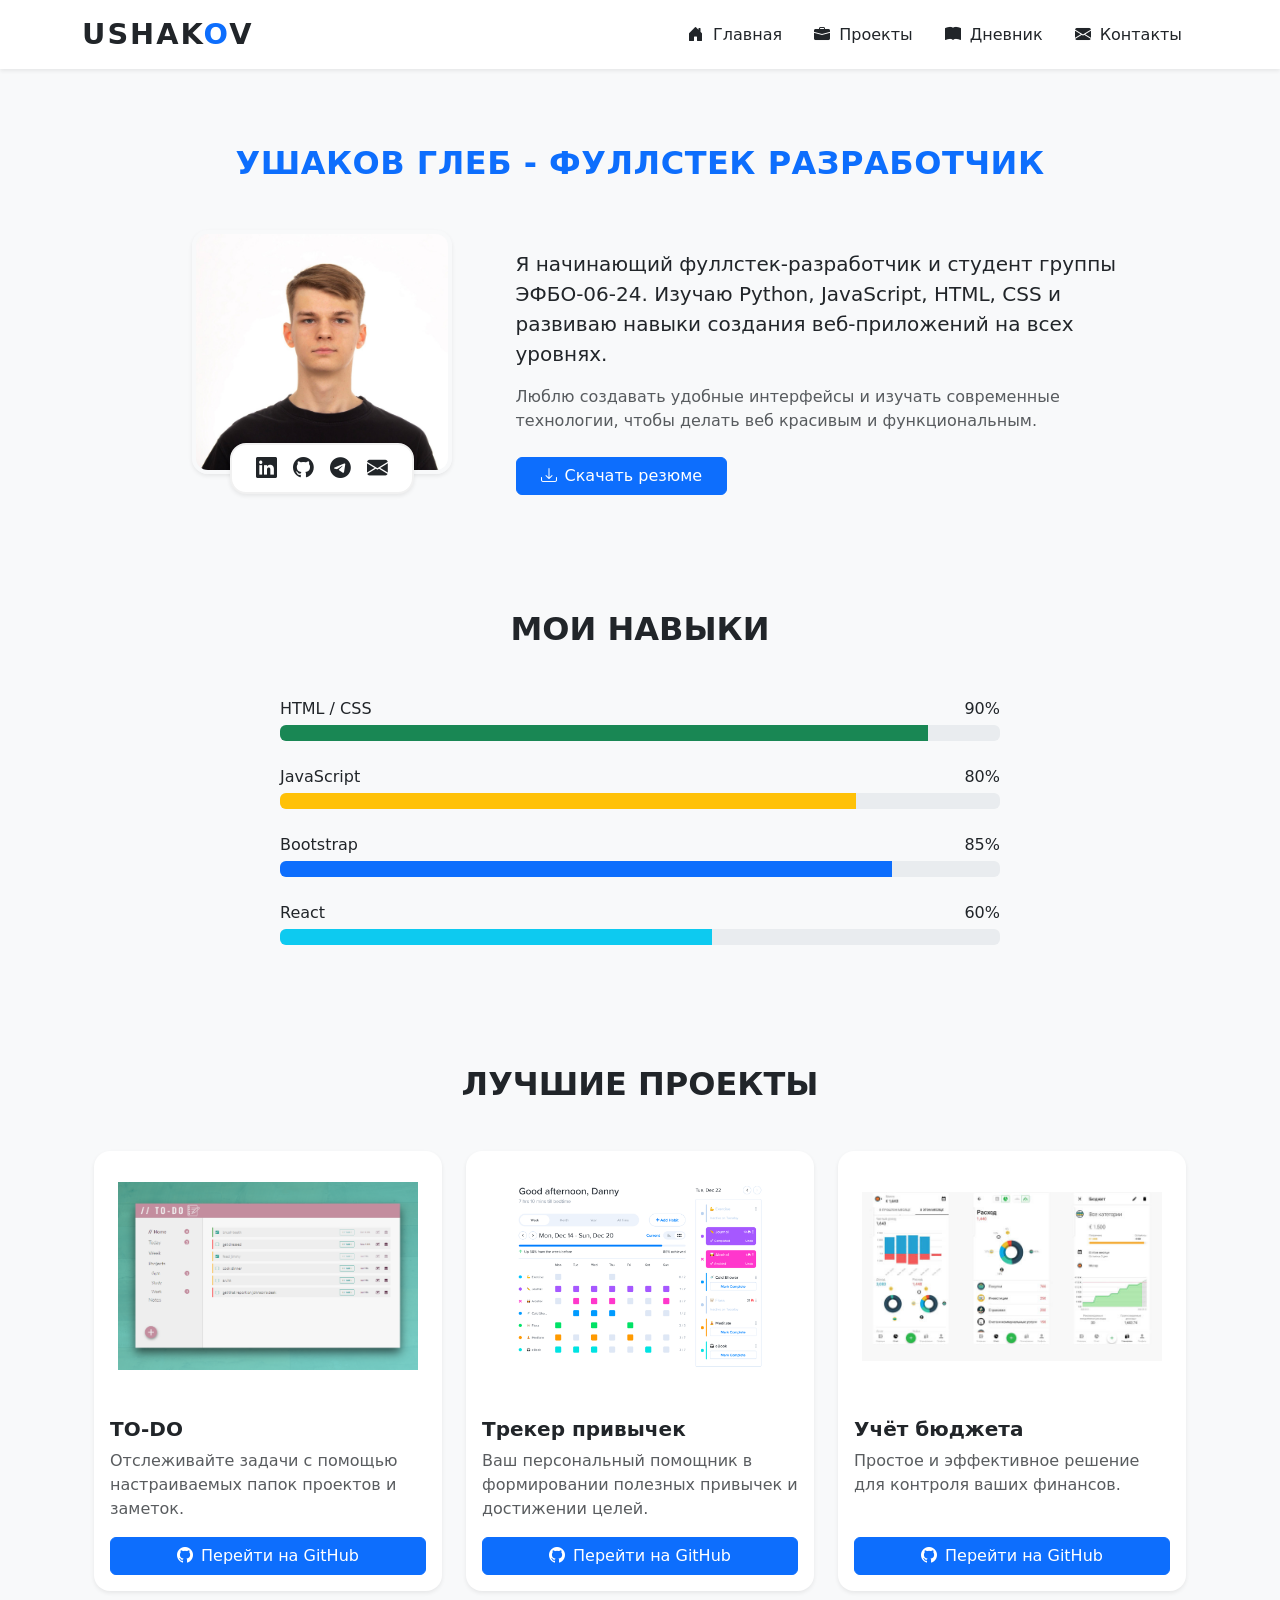
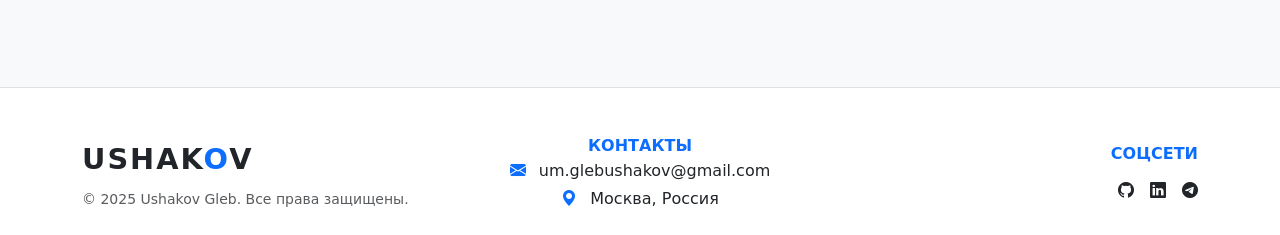
==== index.html @ 39bf62a6 "feat: Реализован блок 'Проекты'" ====
<!doctype html>
<html lang="ru">
  <head>
    <!-- Required meta tags -->
    <meta charset="utf-8">
    <meta name="viewport" content="width=device-width, initial-scale=1, shrink-to-fit=no">
    <title>Ushakov</title>

    <!-- Bootstrap 5 -->
    <link href="https://cdn.jsdelivr.net/npm/bootstrap@5.3.3/dist/css/bootstrap.min.css" rel="stylesheet">

    <link rel="stylesheet" href="https://cdn.jsdelivr.net/npm/bootstrap-icons@1.11.3/font/bootstrap-icons.css">

    <!-- Стили -->
    <link rel="stylesheet" href="./styles/styles.css">  
  </head>

  <body class="bg-light">
    <div id="root">

        <!-- Навбар -->
        <nav class="navbar navbar-expand-lg navbar-light bg-white shadow-sm fixed-top">
            <div class="container">
              <!-- Логотип -->
              <a class="navbar-brand fw-bold brand-large" href="#"><span class="text-dark">USHAK<span class="text-primary">O</span>V</span></a>
          
              <!-- Бургер меню -->
              <button class="navbar-toggler" type="button" data-bs-toggle="collapse" data-bs-target="#navbarNav"
                aria-controls="navbarNav" aria-expanded="false" aria-label="Переключить навигацию">
                <span class="navbar-toggler-icon"></span>
              </button>
          
              <!-- Навигационные ссылки -->
              <div class="collapse navbar-collapse justify-content-end" id="navbarNav">
                <ul class="navbar-nav">
                    <li class="nav-item mx-2">
                      <a class="nav-link text-dark" href="#">
                        <i class="bi bi-house-door-fill me-1"></i> Главная
                      </a>
                    </li>
                    <li class="nav-item mx-2">
                      <a class="nav-link text-dark" href="./pages/projects.html">
                        <i class="bi bi-briefcase-fill me-1"></i> Проекты
                      </a>
                    </li>
                    <li class="nav-item mx-2">
                      <a class="nav-link text-dark" href="#">
                        <i class="bi bi-book-fill me-1"></i> Дневник
                      </a>
                    </li>
                    <li class="nav-item mx-2">
                      <a class="nav-link text-dark" href="#">
                        <i class="bi bi-envelope-fill me-1"></i> Контакты
                      </a>
                    </li>
                  </ul>
              </div>
            </div>
          </nav>
          
          <!-- Контент -->
          <main class="container mt-5 pt-5">
            <!-- Секция: Обо мне -->
            <section class="about-section py-5">
                <div class="container">
                    <div class="row align-items-center justify-content-center">
                        <h2 class="fw-bold text-uppercase text-center mb-5 title">
                            Ушаков Глеб - Фуллстек разработчик
                        </h2>

                        <div class="row align-items-center justify-content-center">
                            <!-- Фото автора -->
                            <div class="col-md-4 text-center mb-4 mb-md-0">
                              <div class="photo-wrapper position-relative d-inline-block">
                                <img src="./images/avatar.jpg" alt="Ушаков Глеб - Фуллстек разработчик" class="img-fluid rounded-4 shadow-sm" width="260" loading="lazy">
                      
                                <!-- Соцсети автора -->
                                <div class="social-icons position-absolute start-50 translate-middle-x">
                                  <div class="social-bg d-inline-flex justify-content-center align-items-center gap-3 px-4 py-2 rounded-4 shadow-sm">
                                    <a href="#" class="text-dark"><i class="bi bi-linkedin"></i></a>
                                    <a href="#" class="text-dark"><i class="bi bi-github"></i></a>
                                    <a href="#" class="text-dark"><i class="bi bi-telegram"></i></a>
                                    <a href="#" class="text-dark"><i class="bi bi-envelope-fill"></i></a>
                                  </div>
                                </div>
                              </div>
                            </div>
                      
                            <!-- Про автора -->
                            <div class="col-md-7 text-md-start text-center">
                                <p class="lead mb-3">
                                    Я начинающий фуллстек-разработчик и студент группы <strong>ЭФБО-06-24</strong>.
                                    Изучаю <strong>Python, JavaScript, HTML, CSS</strong> и развиваю навыки создания веб-приложений на всех уровнях.
                                </p>
                                <p class="text-muted mb-4">
                                    Люблю создавать удобные интерфейсы и изучать современные технологии,
                                    чтобы делать веб красивым и функциональным.
                                </p>
                                <a href="#" class="btn btn-primary px-4">
                                    <i class="bi bi-download me-2"></i>Скачать резюме
                                </a>
                            </div>
                    </div>
                </div>
            </section>
            
            <!-- Секция: Мои навыки -->
            <section class="skills-section py-5">
                <div class="container">
                    <h2 class="fw-bold text-uppercase text-center mb-5">Мои навыки</h2>

                    <!-- Прогрессбары -->
                    <div class="row align-items-center justify-content-center">
                        <div class="col-md-8">
                            <div class="mb-4">
                                <p class="mb-1">HTML / CSS <span class="float-end">90%</span></p>
                                <div class="progress" role="progressbar" aria-valuenow="100" aria-valuemin="0" aria-valuemax="100">
                                    <div class="progress-bar bg-success" style="width: 90%"></div>
                                </div>
                            </div>

                            <div class="mb-4">
                                <p class="mb-1">JavaScript <span class="float-end">80%</span></p>
                                <div class="progress" role="progressbar" aria-valuenow="100" aria-valuemin="0" aria-valuemax="100">
                                    <div class="progress-bar bg-warning" style="width: 80%"></div>
                                </div>
                            </div>

                            <div class="mb-4">
                                <p class="mb-1">Bootstrap <span class="float-end">85%</span></p>
                                <div class="progress" role="progressbar" aria-valuenow="100" aria-valuemin="0" aria-valuemax="100">
                                    <div class="progress-bar bg-primary" style="width: 85%"></div>
                                </div>
                            </div>

                            <div class="mb-4">
                                <p class="mb-1">React <span class="float-end">60%</span></p>
                                <div class="progress" role="progressbar" aria-valuenow="100" aria-valuemin="0" aria-valuemax="100">
                                    <div class="progress-bar bg-info" style="width: 60%"></div>
                                </div>
                            </div>
                            
                            
                        </div>


                    </div>
                </div>
            </section>

            <!-- Секция: Лучшие проекты -->
            <section class="projects-section py-5">
                <div class="container">
                    <h2 class="fw-bold text-uppercase text-center mb-5">Лучшие проекты</h2>
                    
                    <!-- Карточки проектов -->
                    <div class="row g-4 justify-content-center">

                        <!-- Карточка 1 -->
                        <div class="col-md-4">
                            <div class="card shadow-sm border-0 h-100 rounded-4">
                              <img src="./images/todo.png" class="card-img-top p-4" alt="To-DO">
                              <div class="card-body d-flex flex-column">
                                <div class="d-flex justify-content-between align-items-center mb-2">
                                    <h5 class="card-title fw-bold text-dark mb-0">TO-DO</h5>
                                </div>
                                <p class="card-text text-muted mb-3">
                                    Отслеживайте задачи с помощью настраиваемых папок проектов и заметок.
                                </p>
                                <a href="#" class="btn btn-primary mt-auto w-100"><i class="bi bi-github me-2"></i>Перейти на GitHub</a>
                              </div>
                            </div>
                        </div>

                        <!-- Карточка 2 -->
                        <div class="col-md-4">
                            <div class="card shadow-sm border-0 h-100 rounded-4">
                              <img src="./images/habbit-tracker.png" class="card-img-top p-4" alt="Трекер привычек">
                              <div class="card-body d-flex flex-column">
                                <div class="d-flex justify-content-between align-items-center mb-2">
                                    <h5 class="card-title fw-bold text-dark mb-0">Трекер привычек</h5>
                                </div>
                                <p class="card-text text-muted mb-3">
                                    Ваш персональный помощник в формировании полезных привычек и достижении целей.
                                </p>
                                <a href="#" class="btn btn-primary mt-auto w-100"><i class="bi bi-github me-2"></i>Перейти на GitHub</a>
                              </div>
                            </div>
                        </div>

                        <!-- Карточка 3 -->
                        <div class="col-md-4">
                            <div class="card shadow-sm border-0 h-100 rounded-4">
                              <img src="./images/budget-accounting.png" class="card-img-top p-4" alt="Учёт бюджета">
                              <div class="card-body d-flex flex-column">
                                <div class="d-flex justify-content-between align-items-center mb-2">
                                    <h5 class="card-title fw-bold text-dark mb-0">Учёт бюджета</h5>
                                </div>
                                <p class="card-text text-muted mb-3">
                                    Простое и эффективное решение для контроля ваших финансов.
                                </p>
                                <a href="#" class="btn btn-primary mt-auto w-100"><i class="bi bi-github me-2"></i>Перейти на GitHub</a>
                              </div>
                            </div>
                        </div>

                    </div>
                </div>
            </section>

        </main>

        <!-- Подвал -->
        <footer class="footer-section bg-white border-top mt-5 pt-5 pb-4">
            <div class="container">
            <div class="row gy-4 align-items-center">
        
                <!-- Логотип -->
                <div class="col-md-4 text-md-start text-center">
                <a href="#" class="navbar-brand fw-bold brand-large text-dark">
                    USHAK<span class="text-primary">O</span>V
                </a>
                <p class="text-muted small mb-0 mt-2">
                    © 2025 Ushakov Gleb. Все права защищены.
                </p>
                </div>
        
                <!-- Контакты -->
                <div class="col-md-4 text-center">
                <h6 class="fw-bold text-uppercase text-primary mb-1">Контакты</h6>
                <ul class="list-unstyled mb-0">
                    <li class="mb-1">
                    <i class="bi bi-envelope-fill me-2 text-primary"></i>
                    <a href="mailto:ushakov.gleb@example.com" class="text-decoration-none text-dark">
                        um.glebushakov@gmail.com
                    </a>
                    </li>
                    <li>
                    <i class="bi bi-geo-alt-fill me-2 text-primary"></i>
                    Москва, Россия
                    </li>
                </ul>
                </div>
        
                <!-- Cоциальные ссылки -->
                <div class="col-md-4 text-md-end text-center">
                <h6 class="fw-bold text-uppercase text-primary mb-3">Соцсети</h6>
                <div class="d-inline-flex gap-3">
                    <a href="#" class="text-dark social-link"><i class="bi bi-github"></i></a>
                    <a href="#" class="text-dark social-link"><i class="bi bi-linkedin"></i></a>
                    <a href="#" class="text-dark social-link"><i class="bi bi-telegram"></i></a>
                </div>
                </div>
        
            </div>
            </div>
        </footer>
  
        
    </div>

    <!-- Bootstrap JS -->
    <script src="https://cdn.jsdelivr.net/npm/bootstrap@5.3.3/dist/js/bootstrap.bundle.min.js"></script>

    <!-- JS -->
    <script src="./scripts/script.js"></script>
</body>
</html>
---- styles/styles.css ----
:root {
    --light-grey: #FBFBFB;
    --link-color: #5B5E80;  
    --link-hover-after: #5A33E1;
  }  

  body{
    font-weight: 500;
  }

  .navbar-brand {
    color: #000;
    font-weight: 800;
    letter-spacing: 1px;
  }
  
  .brand-large {
    font-size: 1.8rem; 
    letter-spacing: 2px;
  }

  .nav-link {
    position: relative;
    color: #444;
    font-weight: 500;
    transition: color 0.3s ease;
  }
  
  .nav-link::after {
    content: "";
    position: absolute;
    left: 0;
    bottom: 0;
    width: 0%;
    height: 2px;
    background-color: var(--link-hover-after); 
    transition: width 0.3s ease;
  }
  
  .nav-link:hover {
    color: var(--link-hover-after);
  }
  
  .nav-link:hover::after {
    width: 100%;
  }

  .about-section {
    max-width: 1200px;
  }
  
  .title {
    color: #0d6efd;
    letter-spacing: 0.5px;
  }
  
  .photo-wrapper {
    position: relative;
  }
  
  .photo-wrapper img {
    border: 4px solid #f8f9fa;
  }
  
  .social-icons {
    bottom: -20px; 
  }
  
  .social-bg {
    background-color: white;
    border: 2px solid #f1f1f1;
  }
  
  .social-bg a {
    font-size: 1.3rem;
    transition: color 0.2s ease, transform 0.2s ease;
  }
  
  .social-bg a:hover {
    color: #0d6efd;
    transform: translateY(-3px);
  }
  
  .photo-wrapper {
    margin-bottom: 40px;
  }

  .projects-section .card {
    transition: transform 0.3s ease, box-shadow 0.3s ease;
  }
  
  .projects-section .card:hover {
    transform: translateY(-3px);
    box-shadow: 0 8px 20px rgba(0, 0, 0, 0.1);
  }
  
  .projects-section .card img {
    height: 250px;
    object-fit: contain;
  }

  
 .card-body .d-flex {
    flex-wrap: wrap; 
  }
  
  
  .status-badge {
    display: inline-flex;
    align-items: center;
    font-size: 0.8rem;
    font-weight: 500;
    border-radius: 50px;
    padding: 0.25rem 0.75rem;
    border: 1px solid transparent;
    white-space: nowrap;
    margin-top: 4px; 
  }
  
  .status-badge i {
    font-size: 0.9rem;
    margin-right: 4px;
  }

  .tech-badge {
    border: 1.5px solid #dee2e6;
    border-radius: 20px;
    padding: 4px 10px;
    font-size: 0.85rem;
    font-weight: 500;
    color: #555;
    background-color: #fff;
    transition: all 0.2s ease;
  }
  
  .btn-more {
    flex: 1 1 auto;           
    max-width: 85%;           
    min-width: 70%;           
    font-weight: 500;
    white-space: nowrap;   
  }
  
  .btn-github {
    flex: 0 0 45px;          
    height: 40px;
    flex-shrink: 0;
    transition: all 0.2s ease;
    white-space: nowrap;     
  }
  
  .card-body .d-flex {
    flex-wrap: nowrap !important;  
  }
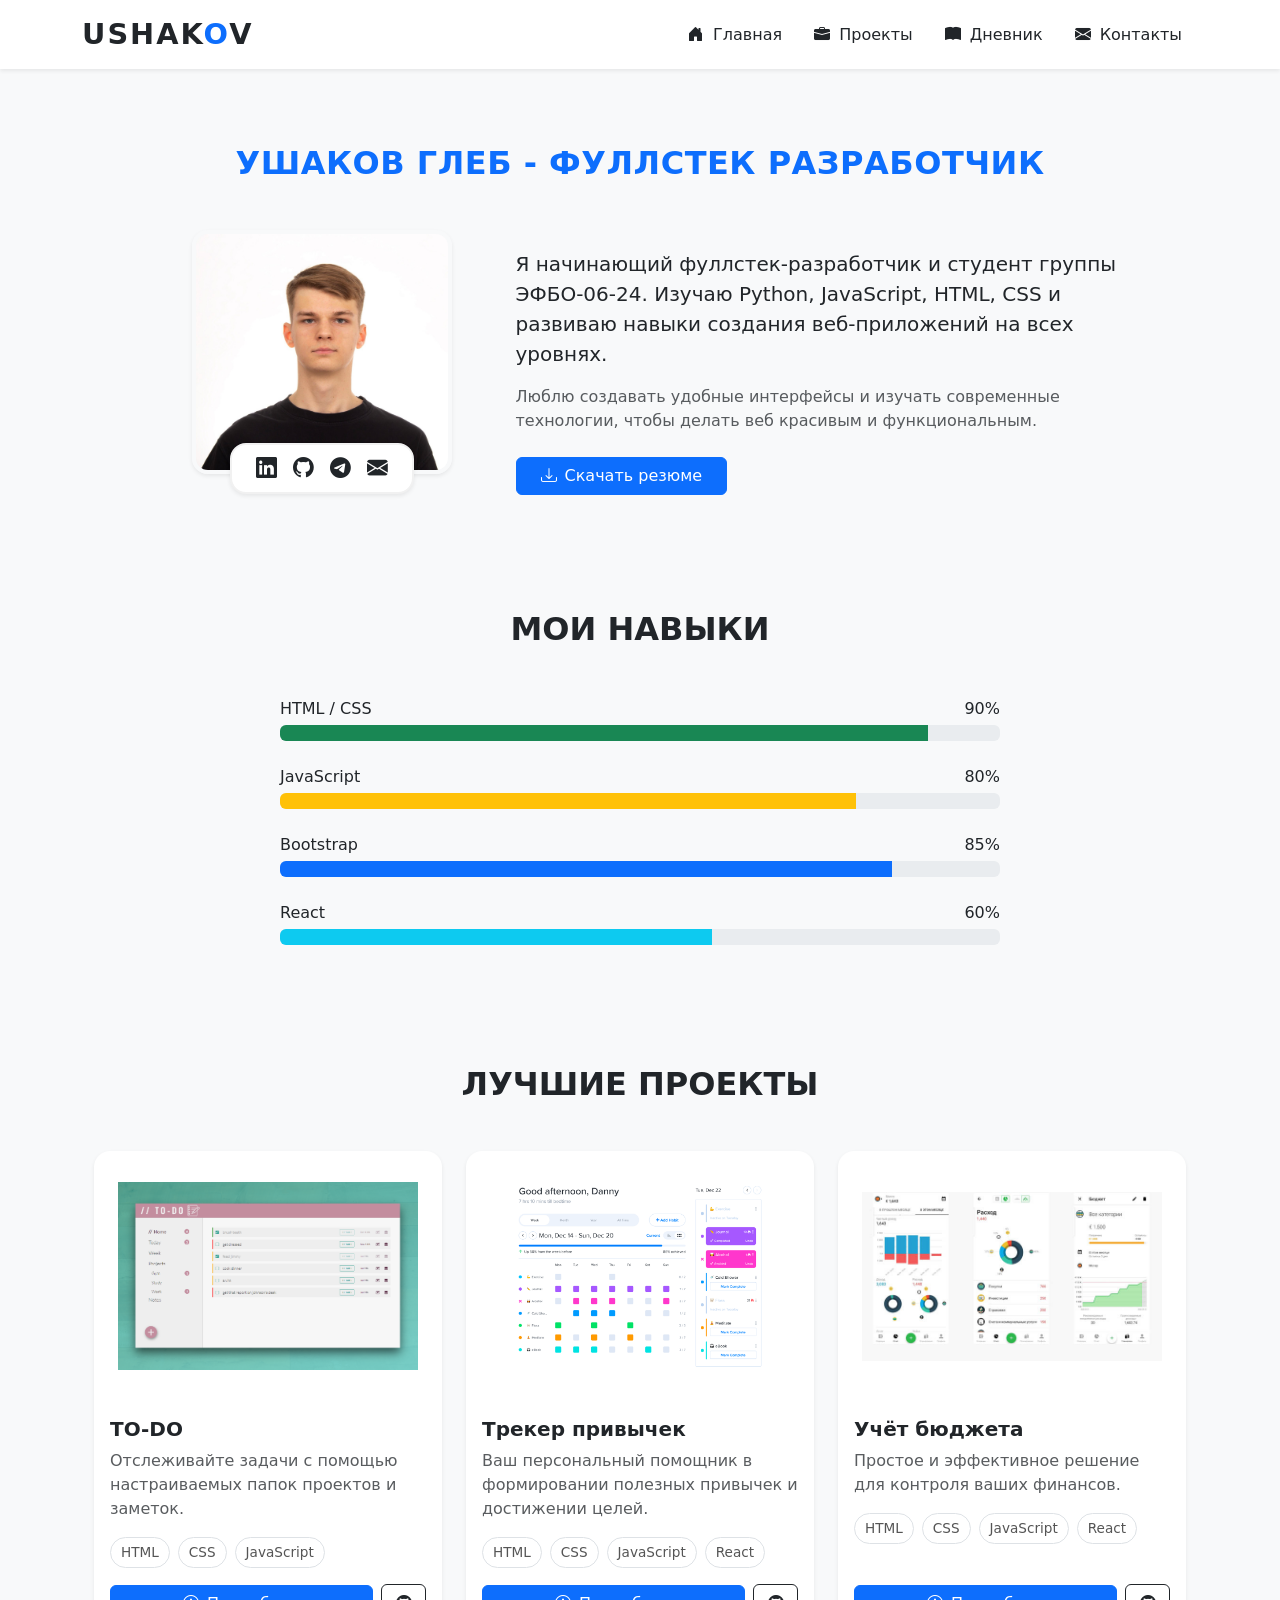
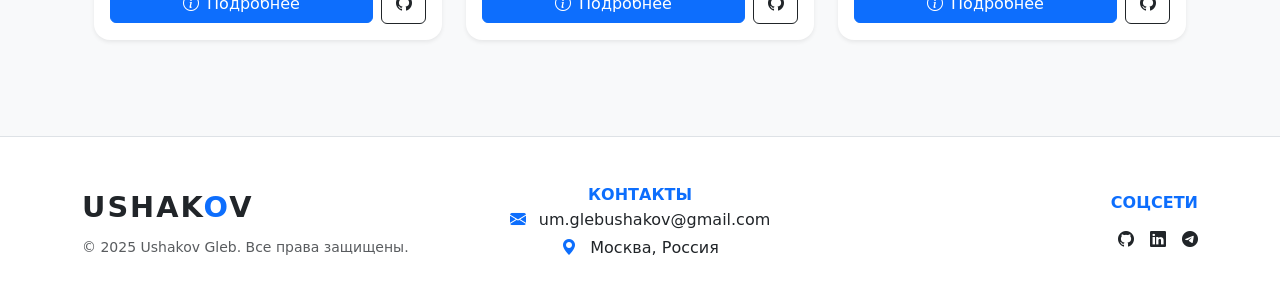
==== commit f7d92b7a: "refactor: Обновлены карточки проектов. Добавлены технологии каждого проекта и кнопка подробнее откры" ====
--- a/index.html
+++ b/index.html
@@ -157,52 +157,105 @@
                     <div class="row g-4 justify-content-center">
 
                         <!-- Карточка 1 -->
-                        <div class="col-md-4">
-                            <div class="card shadow-sm border-0 h-100 rounded-4">
-                              <img src="./images/todo.png" class="card-img-top p-4" alt="To-DO">
-                              <div class="card-body d-flex flex-column">
-                                <div class="d-flex justify-content-between align-items-center mb-2">
-                                    <h5 class="card-title fw-bold text-dark mb-0">TO-DO</h5>
-                                </div>
-                                <p class="card-text text-muted mb-3">
-                                    Отслеживайте задачи с помощью настраиваемых папок проектов и заметок.
-                                </p>
-                                <a href="#" class="btn btn-primary mt-auto w-100"><i class="bi bi-github me-2"></i>Перейти на GitHub</a>
-                              </div>
-                            </div>
+                    <div class="col-md-4">
+                      <div class="card shadow-sm border-0 h-100 rounded-4">
+                        <img src="./images/todo.png" class="card-img-top p-4" alt="To-DO">
+                        <!-- Описание -->
+                        <div class="card-body d-flex flex-column">
+                          <div class="d-flex justify-content-between align-items-center mb-2">
+                              <h5 class="card-title fw-bold text-dark mb-0">TO-DO</h5>
+                          </div>
+                          <p class="card-text text-muted mb-3">
+                              Отслеживайте задачи с помощью настраиваемых папок проектов и заметок.
+                          </p>
+
+                          <!-- Технологии проекта -->
+                          <div class="tech-stack d-flex flex-wrap gap-2 mb-3">
+                              <span class="tech-badge">HTML</span>
+                              <span class="tech-badge">CSS</span>
+                              <span class="tech-badge">JavaScript</span>
+                          </div>
+
+                          <!-- Кнопки карточки -->
+                          <div class="d-flex align-items-center justify-content-between mt-auto">
+                          <a href="#" class="btn btn-primary flex-grow-1 me-2 btn-more">
+                              <i class="bi bi-info-circle me-2"></i>Подробнее
+                          </a>
+                          <a href="#" class="btn btn-outline-dark btn-github d-flex align-items-center justify-content-center">
+                              <i class="bi bi-github"></i>
+                          </a>
+                          </div>
                         </div>
-
-                        <!-- Карточка 2 -->
-                        <div class="col-md-4">
-                            <div class="card shadow-sm border-0 h-100 rounded-4">
-                              <img src="./images/habbit-tracker.png" class="card-img-top p-4" alt="Трекер привычек">
-                              <div class="card-body d-flex flex-column">
-                                <div class="d-flex justify-content-between align-items-center mb-2">
-                                    <h5 class="card-title fw-bold text-dark mb-0">Трекер привычек</h5>
-                                </div>
-                                <p class="card-text text-muted mb-3">
-                                    Ваш персональный помощник в формировании полезных привычек и достижении целей.
-                                </p>
-                                <a href="#" class="btn btn-primary mt-auto w-100"><i class="bi bi-github me-2"></i>Перейти на GitHub</a>
-                              </div>
-                            </div>
+                      </div>
+                  </div>
+
+                  <!-- Карточка 2 -->
+                  <div class="col-md-4">
+                      <div class="card shadow-sm border-0 h-100 rounded-4">
+                        <img src="./images/habbit-tracker.png" class="card-img-top p-4" alt="Трекер привычек">
+                        <!-- Описание -->
+                        <div class="card-body d-flex flex-column">
+                          <div class="d-flex justify-content-between align-items-center mb-2">
+                              <h5 class="card-title fw-bold text-dark mb-0">Трекер привычек</h5>
+                          </div>
+                          <p class="card-text text-muted mb-3">
+                              Ваш персональный помощник в формировании полезных привычек и достижении целей.
+                          </p>
+
+                          <!-- Технологии проекта -->
+                          <div class="tech-stack d-flex flex-wrap gap-2 mb-3">
+                              <span class="tech-badge">HTML</span>
+                              <span class="tech-badge">CSS</span>
+                              <span class="tech-badge">JavaScript</span>
+                              <span class="tech-badge">React</span>
+                          </div>
+
+                          <!-- Кнопки карточки -->
+                          <div class="d-flex align-items-center justify-content-between mt-auto">
+                          <a href="#" class="btn btn-primary flex-grow-1 me-2 btn-more">
+                              <i class="bi bi-info-circle me-2"></i>Подробнее
+                          </a>
+                          <a href="#" class="btn btn-outline-dark btn-github d-flex align-items-center justify-content-center">
+                              <i class="bi bi-github"></i>
+                          </a>
+                          </div>
                         </div>
-
-                        <!-- Карточка 3 -->
-                        <div class="col-md-4">
-                            <div class="card shadow-sm border-0 h-100 rounded-4">
-                              <img src="./images/budget-accounting.png" class="card-img-top p-4" alt="Учёт бюджета">
-                              <div class="card-body d-flex flex-column">
-                                <div class="d-flex justify-content-between align-items-center mb-2">
-                                    <h5 class="card-title fw-bold text-dark mb-0">Учёт бюджета</h5>
-                                </div>
-                                <p class="card-text text-muted mb-3">
-                                    Простое и эффективное решение для контроля ваших финансов.
-                                </p>
-                                <a href="#" class="btn btn-primary mt-auto w-100"><i class="bi bi-github me-2"></i>Перейти на GitHub</a>
-                              </div>
-                            </div>
+                      </div>
+                  </div>
+
+                  <!-- Карточка 3 -->
+                  <div class="col-md-4">
+                      <div class="card shadow-sm border-0 h-100 rounded-4">
+                        <img src="./images/budget-accounting.png" class="card-img-top p-4" alt="Учёт бюджета">
+                        <!-- Описание -->
+                        <div class="card-body d-flex flex-column">
+                          <div class="d-flex justify-content-between align-items-center mb-2">
+                              <h5 class="card-title fw-bold text-dark mb-0">Учёт бюджета</h5>
+                          </div>
+                          <p class="card-text text-muted mb-3">
+                              Простое и эффективное решение для контроля ваших финансов.
+                          </p>
+
+                          <!-- Технологии проекта -->
+                          <div class="tech-stack d-flex flex-wrap gap-2 mb-3">
+                              <span class="tech-badge">HTML</span>
+                              <span class="tech-badge">CSS</span>
+                              <span class="tech-badge">JavaScript</span>
+                              <span class="tech-badge">React</span>
+                          </div>
+
+                          <!-- Кнопки карточки -->
+                          <div class="d-flex align-items-center justify-content-between mt-auto">
+                          <a href="#" class="btn btn-primary flex-grow-1 me-2 btn-more">
+                              <i class="bi bi-info-circle me-2"></i>Подробнее
+                          </a>
+                          <a href="#" class="btn btn-outline-dark btn-github d-flex align-items-center justify-content-center">
+                              <i class="bi bi-github"></i>
+                          </a>
+                          </div>
                         </div>
+                      </div>
+                  </div>
 
                     </div>
                 </div>
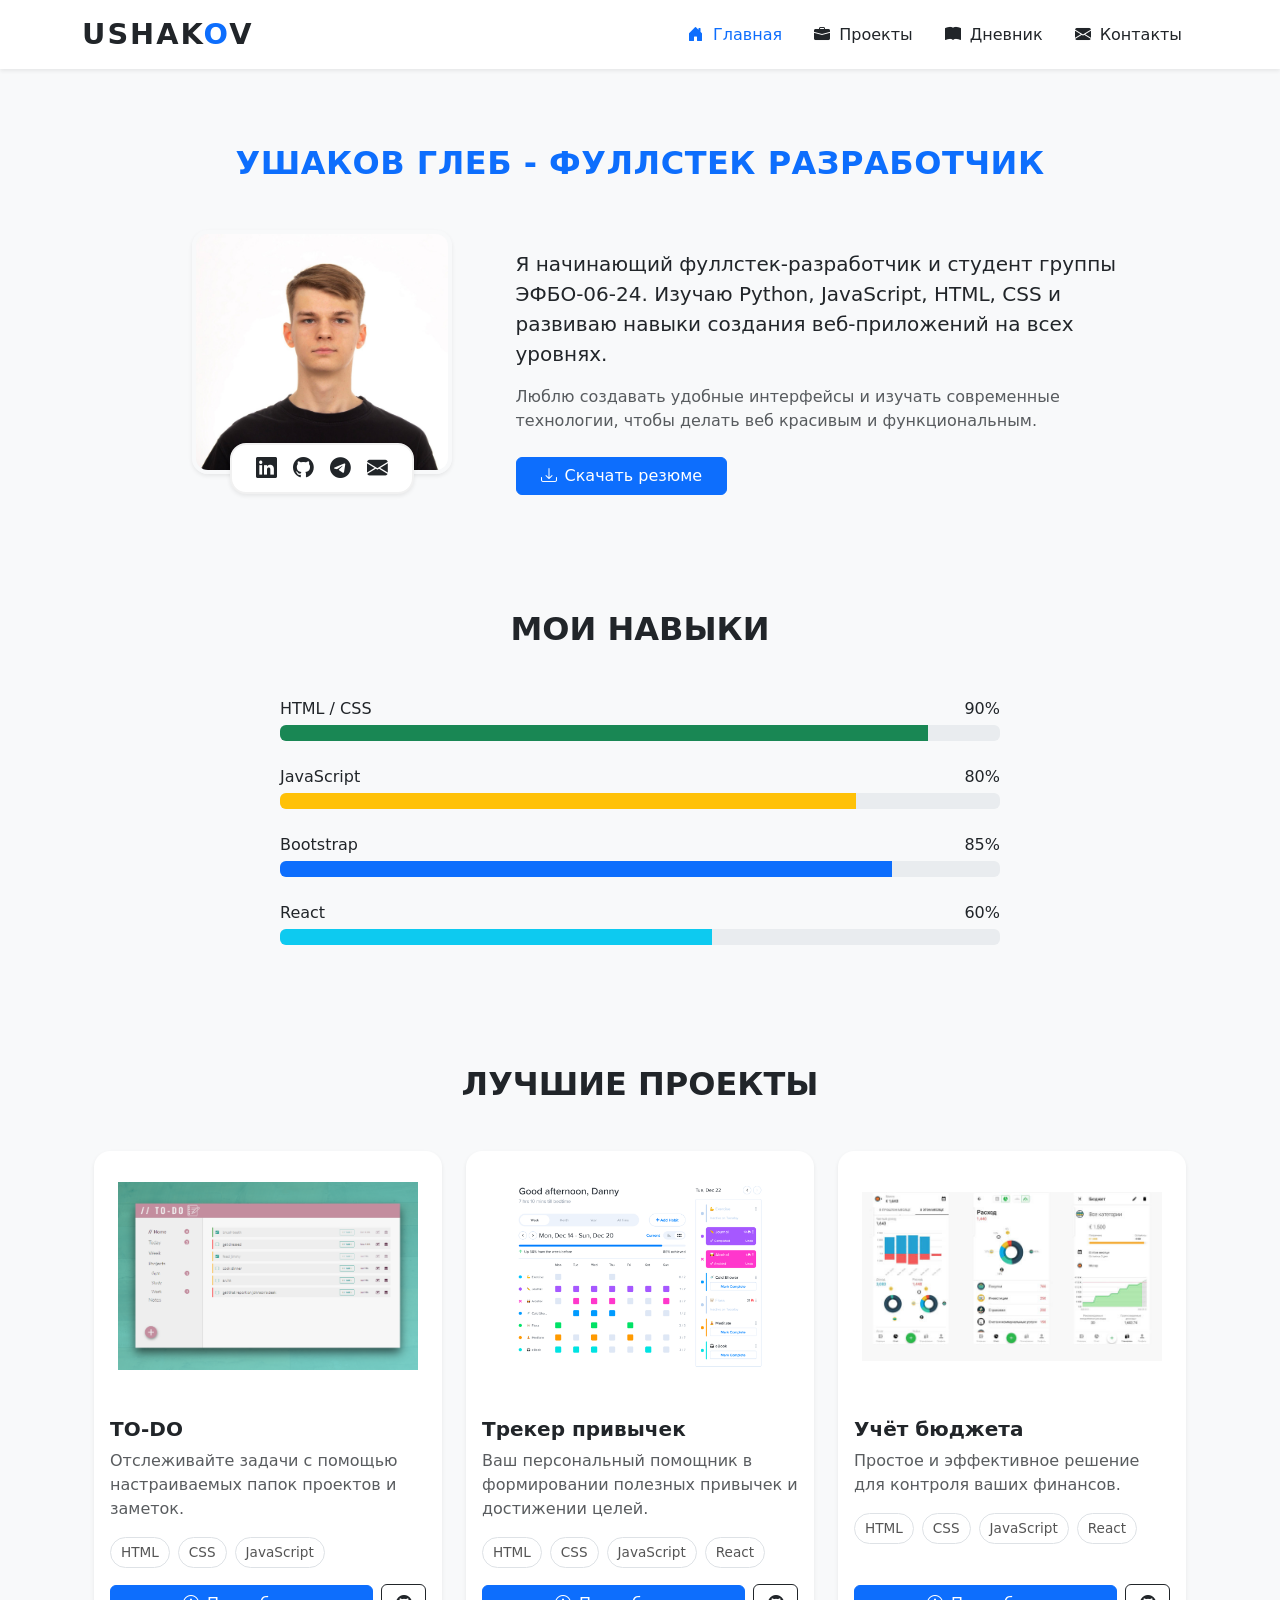
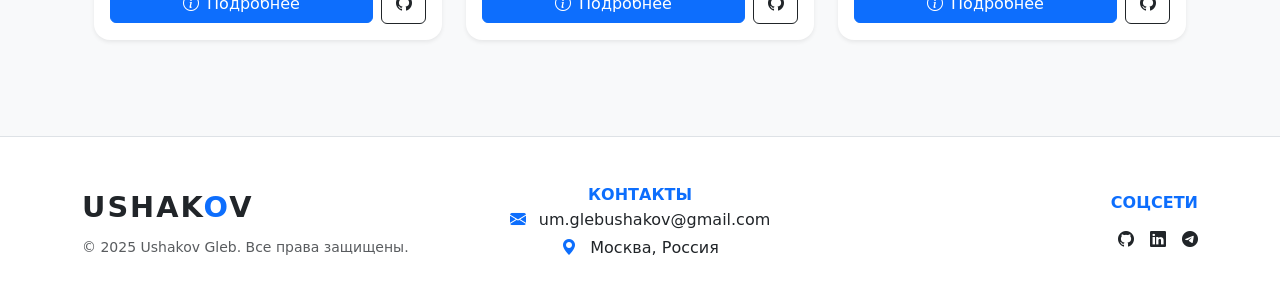
==== commit 16888a9a: "feat: Реализована страница 'Контакты'" ====
--- a/index.html
+++ b/index.html
@@ -34,8 +34,8 @@
               <div class="collapse navbar-collapse justify-content-end" id="navbarNav">
                 <ul class="navbar-nav">
                     <li class="nav-item mx-2">
-                      <a class="nav-link text-dark" href="#">
-                        <i class="bi bi-house-door-fill me-1"></i> Главная
+                      <a class="nav-link text-dark" href="index.html">
+                        <i class="bi bi-house-door-fill me-1 text-primary"></i> <span class="text-primary">Главная</span>
                       </a>
                     </li>
                     <li class="nav-item mx-2">
@@ -44,12 +44,12 @@
                       </a>
                     </li>
                     <li class="nav-item mx-2">
-                      <a class="nav-link text-dark" href="#">
+                      <a class="nav-link text-dark" href="./pages/diary.html">
                         <i class="bi bi-book-fill me-1"></i> Дневник
                       </a>
                     </li>
                     <li class="nav-item mx-2">
-                      <a class="nav-link text-dark" href="#">
+                      <a class="nav-link text-dark" href="./pages/contacts.html">
                         <i class="bi bi-envelope-fill me-1"></i> Контакты
                       </a>
                     </li>
@@ -177,7 +177,7 @@
                           </div>
 
                           <!-- Кнопки карточки -->
-                          <div class="d-flex align-items-center justify-content-between mt-auto">
+                          <div class="card-buttons d-flex align-items-center justify-content-between mt-auto">
                           <a href="#" class="btn btn-primary flex-grow-1 me-2 btn-more">
                               <i class="bi bi-info-circle me-2"></i>Подробнее
                           </a>
@@ -211,7 +211,7 @@
                           </div>
 
                           <!-- Кнопки карточки -->
-                          <div class="d-flex align-items-center justify-content-between mt-auto">
+                          <div class="card-buttons d-flex align-items-center justify-content-between mt-auto">
                           <a href="#" class="btn btn-primary flex-grow-1 me-2 btn-more">
                               <i class="bi bi-info-circle me-2"></i>Подробнее
                           </a>
@@ -245,7 +245,7 @@
                           </div>
 
                           <!-- Кнопки карточки -->
-                          <div class="d-flex align-items-center justify-content-between mt-auto">
+                          <div class="card-buttons d-flex align-items-center justify-content-between mt-auto">
                           <a href="#" class="btn btn-primary flex-grow-1 me-2 btn-more">
                               <i class="bi bi-info-circle me-2"></i>Подробнее
                           </a>
--- a/styles/styles.css
+++ b/styles/styles.css
@@ -122,6 +122,12 @@
     margin-right: 4px;
   }
 
+  .tech-stack {
+    display: flex;
+    flex-wrap: wrap;     
+    gap: 0.5rem;            
+  }
+
   .tech-badge {
     border: 1.5px solid #dee2e6;
     border-radius: 20px;
@@ -131,6 +137,7 @@
     color: #555;
     background-color: #fff;
     transition: all 0.2s ease;
+    white-space: nowrap;
   }
   
   .btn-more {
@@ -149,9 +156,45 @@
     white-space: nowrap;     
   }
   
-  .card-body .d-flex {
+  .card-body .card-buttons.d-flex {
     flex-wrap: nowrap !important;  
   }
+
+.progress-section .badge {
+  font-size: 0.8rem;
+  border-radius: 20px;
+  padding: 0.4em 0.9em;
+  font-weight: 500;
+  box-shadow: 0 2px 6px rgba(0, 0, 0, 0.05);
+}
+
+.progress-section .badge.bg-success {
+  background-color: rgba(105, 207, 131, 0.2) !important;
+  color: #2b8a3e !important;
+  border: 1px solid rgba(105, 207, 131, 0.3);
+}
+
+.progress-section .badge.bg-warning {
+  background-color: rgba(255, 228, 132, 0.25) !important;
+  color: #8a6d3b !important;
+  border: 1px solid rgba(252, 211, 63, 0.6);
+}
+
+.progress-section .list-group-item {
+  border: none;
+  background: #fafafa;
+  border-radius: 12px;
+  margin-bottom: 0.6rem;
+  transition: background 0.2s ease;
+}
+
+.progress-section .list-group-item:hover {
+  background: #3a393928;
+}
+
+
+
+
   
 
   
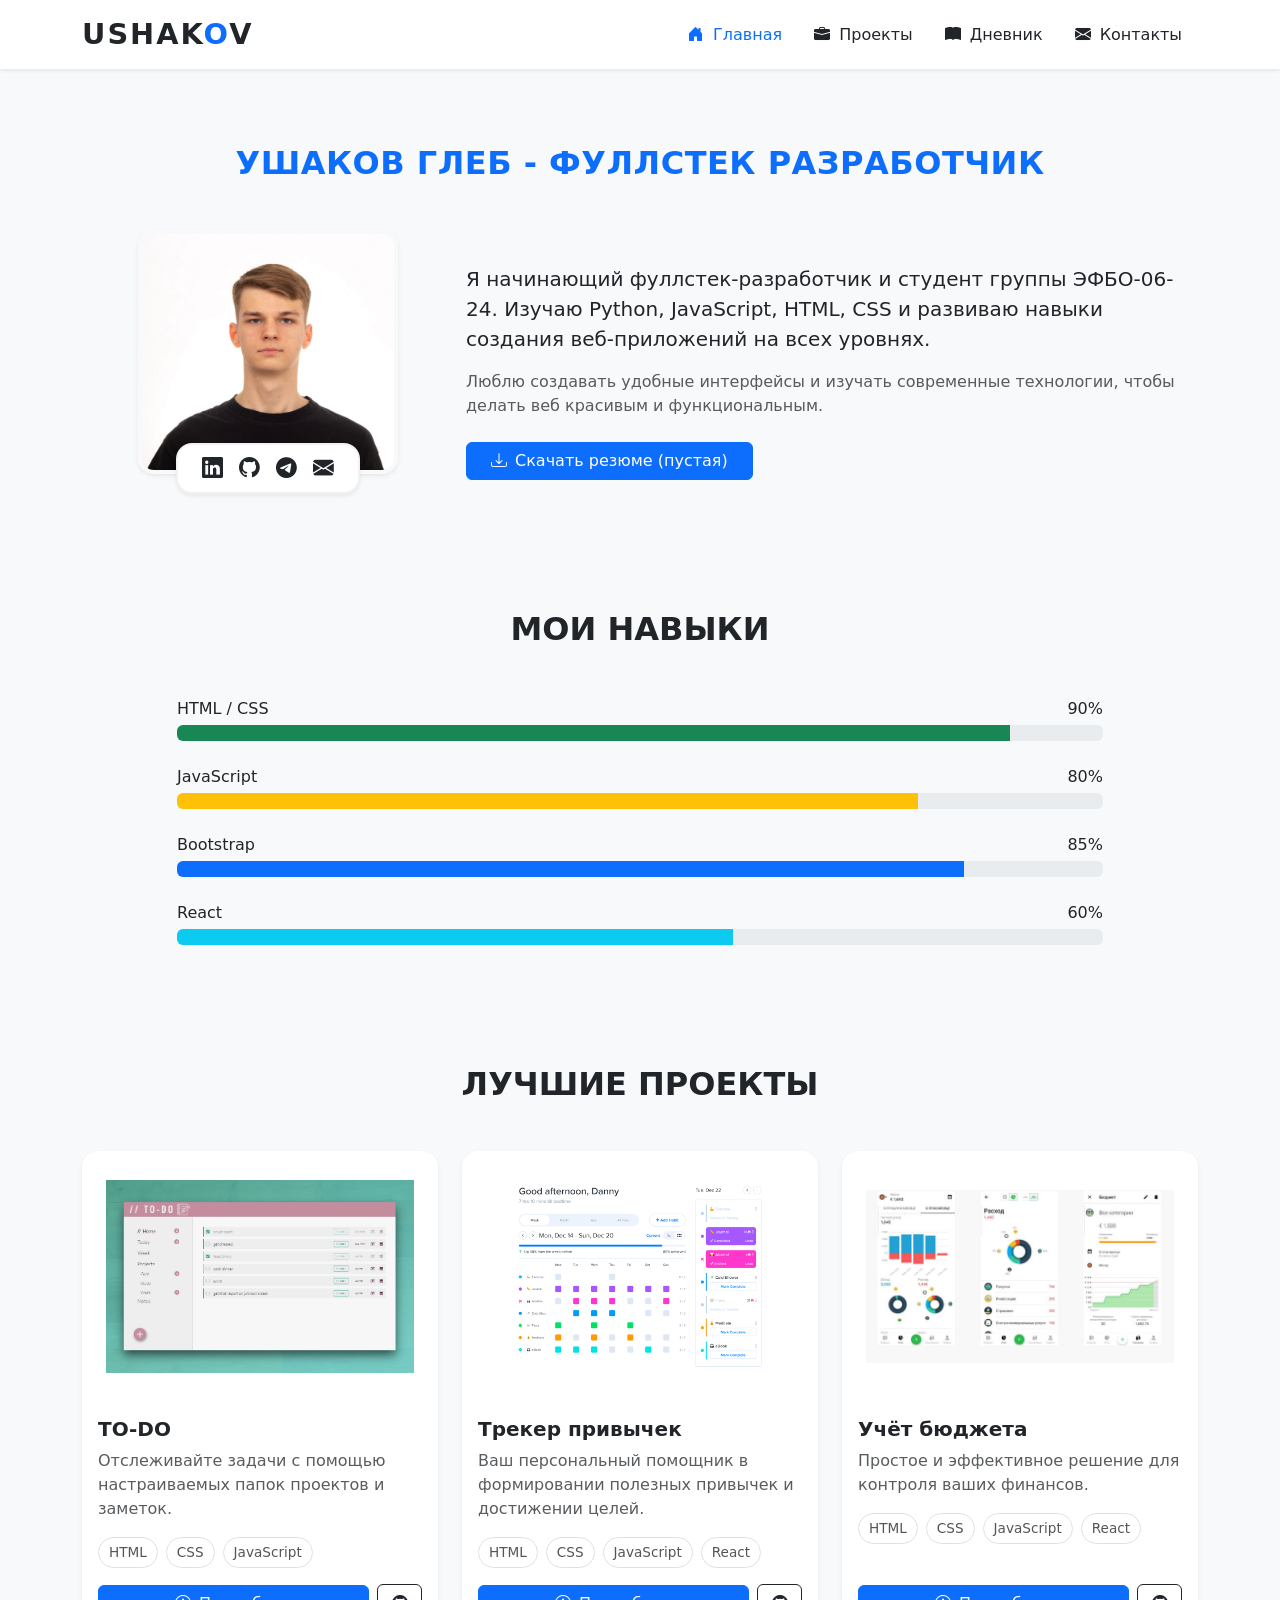
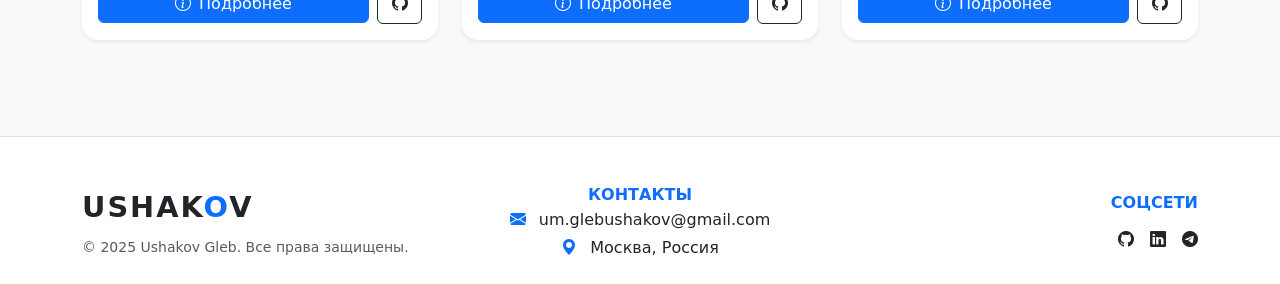
==== commit a46629d4: "refactor: Переработана страница (index.html) - удалены лишние .container для каждой секции. Доработа" ====
--- a/index.html
+++ b/index.html
@@ -61,57 +61,57 @@
           <!-- Контент -->
           <main class="container mt-5 pt-5">
             <!-- Секция: Обо мне -->
-            <section class="about-section py-5">
-                <div class="container">
-                    <div class="row align-items-center justify-content-center">
-                        <h2 class="fw-bold text-uppercase text-center mb-5 title">
-                            Ушаков Глеб - Фуллстек разработчик
-                        </h2>
-
-                        <div class="row align-items-center justify-content-center">
-                            <!-- Фото автора -->
-                            <div class="col-md-4 text-center mb-4 mb-md-0">
-                              <div class="photo-wrapper position-relative d-inline-block">
-                                <img src="./images/avatar.jpg" alt="Ушаков Глеб - Фуллстек разработчик" class="img-fluid rounded-4 shadow-sm" width="260" loading="lazy">
-                      
-                                <!-- Соцсети автора -->
-                                <div class="social-icons position-absolute start-50 translate-middle-x">
-                                  <div class="social-bg d-inline-flex justify-content-center align-items-center gap-3 px-4 py-2 rounded-4 shadow-sm">
-                                    <a href="#" class="text-dark"><i class="bi bi-linkedin"></i></a>
-                                    <a href="#" class="text-dark"><i class="bi bi-github"></i></a>
-                                    <a href="#" class="text-dark"><i class="bi bi-telegram"></i></a>
-                                    <a href="#" class="text-dark"><i class="bi bi-envelope-fill"></i></a>
-                                  </div>
-                                </div>
-                              </div>
-                            </div>
-                      
-                            <!-- Про автора -->
-                            <div class="col-md-7 text-md-start text-center">
-                                <p class="lead mb-3">
-                                    Я начинающий фуллстек-разработчик и студент группы <strong>ЭФБО-06-24</strong>.
-                                    Изучаю <strong>Python, JavaScript, HTML, CSS</strong> и развиваю навыки создания веб-приложений на всех уровнях.
-                                </p>
-                                <p class="text-muted mb-4">
-                                    Люблю создавать удобные интерфейсы и изучать современные технологии,
-                                    чтобы делать веб красивым и функциональным.
-                                </p>
-                                <a href="#" class="btn btn-primary px-4">
-                                    <i class="bi bi-download me-2"></i>Скачать резюме
-                                </a>
-                            </div>
-                    </div>
-                </div>
+            <section class="about-section py-5 container-fluid">
+              
+                <h2 class="fw-bold text-uppercase text-center mb-5 title">
+                  Ушаков Глеб - фуллстек разработчик
+                </h2>
+
+                <div class="row align-items-center justify-content-center">
+                  <!-- Фото автора -->
+                   <div class="col-md-4 text-center mb-4 mb-md-0">
+                      <div class="photo-wrapper position-relative d-inline-block">
+                        <img src="./images/avatar.jpg" alt="Ушаков Глеб — фуллстек-разработчик"
+                          class="img-fluid rounded-4 shadow-sm" width="260" loading="lazy">
+                        
+                        <!-- Соцсети -->
+                         <div class="social-icons position-absolute start-50 translate-middle-x">
+                            <div class="social-bg d-inline-flex justify-content-center align-items-center gap-3 px-4 py-2 rounded-4 shadow-sm">
+                              <a href="https://www.linkedin.com/" target="_blank" class="text-dark"><i class="bi bi-linkedin"></i></a>
+                              <a href="https://github.com/lanmast88/" target="_blank" class="text-dark"><i class="bi bi-github"></i></a>
+                              <a href="https://t.me/lanmast8/" target="_blank" class="text-dark"><i class="bi bi-telegram"></i></a>
+                              <a href="mailto:um.glebushakov@gmail.com" class="text-dark"><i class="bi bi-envelope-fill"></i></a>
+                            </div>
+                         </div>
+                      </div>
+                   </div>
+
+                   <div class="col-md-8 text-md-start text-center">
+                    <p class="lead mb-3">
+                      Я начинающий фуллстек-разработчик и студент группы <strong>ЭФБО-06-24</strong>.
+                      Изучаю <strong>Python, JavaScript, HTML, CSS</strong> и развиваю навыки создания веб-приложений на всех уровнях.
+                    </p>
+                    <p class="text-muted mb-4">
+                      Люблю создавать удобные интерфейсы и изучать современные технологии,
+                      чтобы делать веб красивым и функциональным.
+                    </p>
+                    <a href="#" class="btn btn-primary px-4">
+                      <i class="bi bi-download me-2"></i>Скачать резюме (пустая)
+                    </a>
+                   </div>
+                </div>
+              
+
             </section>
             
             <!-- Секция: Мои навыки -->
             <section class="skills-section py-5">
-                <div class="container">
+                
                     <h2 class="fw-bold text-uppercase text-center mb-5">Мои навыки</h2>
 
                     <!-- Прогрессбары -->
                     <div class="row align-items-center justify-content-center">
-                        <div class="col-md-8">
+                        <div class="col-md-10">
                             <div class="mb-4">
                                 <p class="mb-1">HTML / CSS <span class="float-end">90%</span></p>
                                 <div class="progress" role="progressbar" aria-valuenow="100" aria-valuemin="0" aria-valuemax="100">
@@ -145,28 +145,61 @@
 
 
                     </div>
-                </div>
+                
             </section>
 
             <!-- Секция: Лучшие проекты -->
             <section class="projects-section py-5">
-                <div class="container">
+                
                     <h2 class="fw-bold text-uppercase text-center mb-5">Лучшие проекты</h2>
                     
                     <!-- Карточки проектов -->
                     <div class="row g-4 justify-content-center">
 
                         <!-- Карточка 1 -->
-                    <div class="col-md-4">
+                        <div class="col-lg-4 col-sm-6">
+                            <div class="card shadow-sm border-0 h-100 rounded-4">
+                              <img src="./images/todo.png" class="card-img-top p-4" alt="To-DO">
+                              <!-- Описание -->
+                              <div class="card-body d-flex flex-column">
+                                <div class="d-flex justify-content-between align-items-center mb-2">
+                                    <h5 class="card-title fw-bold text-dark mb-0">TO-DO</h5>
+                                </div>
+                                <p class="card-text text-muted mb-3">
+                                    Отслеживайте задачи с помощью настраиваемых папок проектов и заметок.
+                                </p>
+    
+                                <!-- Технологии проекта -->
+                                <div class="tech-stack d-flex flex-wrap gap-2 mb-3">
+                                    <span class="tech-badge">HTML</span>
+                                    <span class="tech-badge">CSS</span>
+                                    <span class="tech-badge">JavaScript</span>
+                                </div>
+    
+                                <!-- Кнопки карточки -->
+                                <div class="card-buttons d-flex align-items-center justify-content-between mt-auto">
+                                <button class="btn btn-primary flex-grow-1 me-2 btn-more" data-project="todo" data-images='["images/todo.png","images/todo.png"]'>
+                                    <i class="bi bi-info-circle me-2"></i>Подробнее
+                                </button>
+                                <a href="#" class="btn btn-outline-dark btn-github d-flex align-items-center justify-content-center">
+                                    <i class="bi bi-github"></i>
+                                </a>
+                                </div>
+                              </div>
+                            </div>
+                        </div>
+
+                  <!-- Карточка 2 -->
+                  <div class="col-lg-4 col-sm-6">
                       <div class="card shadow-sm border-0 h-100 rounded-4">
-                        <img src="./images/todo.png" class="card-img-top p-4" alt="To-DO">
+                        <img src="./images/habbit-tracker.png" class="card-img-top p-4" alt="Трекер привычек">
                         <!-- Описание -->
                         <div class="card-body d-flex flex-column">
                           <div class="d-flex justify-content-between align-items-center mb-2">
-                              <h5 class="card-title fw-bold text-dark mb-0">TO-DO</h5>
+                              <h5 class="card-title fw-bold text-dark mb-0">Трекер привычек</h5>
                           </div>
                           <p class="card-text text-muted mb-3">
-                              Отслеживайте задачи с помощью настраиваемых папок проектов и заметок.
+                              Ваш персональный помощник в формировании полезных привычек и достижении целей.
                           </p>
 
                           <!-- Технологии проекта -->
@@ -174,6 +207,7 @@
                               <span class="tech-badge">HTML</span>
                               <span class="tech-badge">CSS</span>
                               <span class="tech-badge">JavaScript</span>
+                              <span class="tech-badge">React</span>
                           </div>
 
                           <!-- Кнопки карточки -->
@@ -189,17 +223,17 @@
                       </div>
                   </div>
 
-                  <!-- Карточка 2 -->
-                  <div class="col-md-4">
+                  <!-- Карточка 3 -->
+                  <div class="col-lg-4 col-sm-6">
                       <div class="card shadow-sm border-0 h-100 rounded-4">
-                        <img src="./images/habbit-tracker.png" class="card-img-top p-4" alt="Трекер привычек">
+                        <img src="./images/budget-accounting.png" class="card-img-top p-4" alt="Учёт бюджета">
                         <!-- Описание -->
                         <div class="card-body d-flex flex-column">
                           <div class="d-flex justify-content-between align-items-center mb-2">
-                              <h5 class="card-title fw-bold text-dark mb-0">Трекер привычек</h5>
+                              <h5 class="card-title fw-bold text-dark mb-0">Учёт бюджета</h5>
                           </div>
                           <p class="card-text text-muted mb-3">
-                              Ваш персональный помощник в формировании полезных привычек и достижении целей.
+                              Простое и эффективное решение для контроля ваших финансов.
                           </p>
 
                           <!-- Технологии проекта -->
@@ -223,42 +257,8 @@
                       </div>
                   </div>
 
-                  <!-- Карточка 3 -->
-                  <div class="col-md-4">
-                      <div class="card shadow-sm border-0 h-100 rounded-4">
-                        <img src="./images/budget-accounting.png" class="card-img-top p-4" alt="Учёт бюджета">
-                        <!-- Описание -->
-                        <div class="card-body d-flex flex-column">
-                          <div class="d-flex justify-content-between align-items-center mb-2">
-                              <h5 class="card-title fw-bold text-dark mb-0">Учёт бюджета</h5>
-                          </div>
-                          <p class="card-text text-muted mb-3">
-                              Простое и эффективное решение для контроля ваших финансов.
-                          </p>
-
-                          <!-- Технологии проекта -->
-                          <div class="tech-stack d-flex flex-wrap gap-2 mb-3">
-                              <span class="tech-badge">HTML</span>
-                              <span class="tech-badge">CSS</span>
-                              <span class="tech-badge">JavaScript</span>
-                              <span class="tech-badge">React</span>
-                          </div>
-
-                          <!-- Кнопки карточки -->
-                          <div class="card-buttons d-flex align-items-center justify-content-between mt-auto">
-                          <a href="#" class="btn btn-primary flex-grow-1 me-2 btn-more">
-                              <i class="bi bi-info-circle me-2"></i>Подробнее
-                          </a>
-                          <a href="#" class="btn btn-outline-dark btn-github d-flex align-items-center justify-content-center">
-                              <i class="bi bi-github"></i>
-                          </a>
-                          </div>
-                        </div>
-                      </div>
-                  </div>
-
                     </div>
-                </div>
+               
             </section>
 
         </main>
@@ -312,6 +312,48 @@
         
     </div>
 
+    <!-- Модальное окно для карточек проектов -->
+    <div class="modal" data-model="project" tabindex="-1">
+        <div class="modal-dialog modal-lg">
+          <div class="modal-content">
+            <div class="modal-header">
+              <h5 class="modal-title"></h5>
+              <button type="button" class="btn-close" data-bs-dismiss="modal"></button>
+            </div>
+            <div class="modal-body">
+              <p class="modal-description"></p>
+      
+              <!-- Карусель -->
+              <div id="modalCarousel" class="carousel slide" data-bs-ride="carousel">
+                <div class="carousel-inner"></div>
+                <button class="carousel-control-prev" type="button" data-bs-target="#modalCarousel" data-bs-slide="prev">
+                  <span class="carousel-control-prev-icon" aria-hidden="true"></span>
+                  <span class="visually-hidden">Previous</span>
+                </button>
+                <button class="carousel-control-next" type="button" data-bs-target="#modalCarousel" data-bs-slide="next">
+                  <span class="carousel-control-next-icon" aria-hidden="true"></span>
+                  <span class="visually-hidden">Next</span>
+                </button>
+              </div>
+      
+            </div>
+            <div class="modal-footer d-flex justify-content-between">
+                <!-- Ссылка на GitHub слева -->
+                <a href="#" target="_blank" class="btn btn-dark modal-github-link">
+                    <i class="bi bi-github"></i>
+                    Исходный код проекта на GitHub
+                </a>
+              
+                <!-- Закрыть справа -->
+                <button type="button" class="btn btn-primary" data-bs-dismiss="modal">
+                  Закрыть
+                </button>
+              </div>
+              
+          </div>
+        </div>
+      </div>
+
     <!-- Bootstrap JS -->
     <script src="https://cdn.jsdelivr.net/npm/bootstrap@5.3.3/dist/js/bootstrap.bundle.min.js"></script>
 
--- a/styles/styles.css
+++ b/styles/styles.css
@@ -9,7 +9,6 @@
   }
 
   .navbar-brand {
-    color: #000;
     font-weight: 800;
     letter-spacing: 1px;
   }
@@ -33,7 +32,7 @@
     bottom: 0;
     width: 0%;
     height: 2px;
-    background-color: var(--link-hover-after); 
+    background-color: var(--bs-primary); 
     transition: width 0.3s ease;
   }
   
@@ -145,7 +144,7 @@
     max-width: 85%;           
     min-width: 70%;           
     font-weight: 500;
-    white-space: nowrap;   
+    white-space: nowrap; 
   }
   
   .btn-github {
@@ -192,6 +191,11 @@
   background: #3a393928;
 }
 
+.carousel-control-prev,
+.carousel-control-next {
+  background-color: rgba(0, 0, 0, 0.5); 
+  width: 5%;
+}
 
 
 
